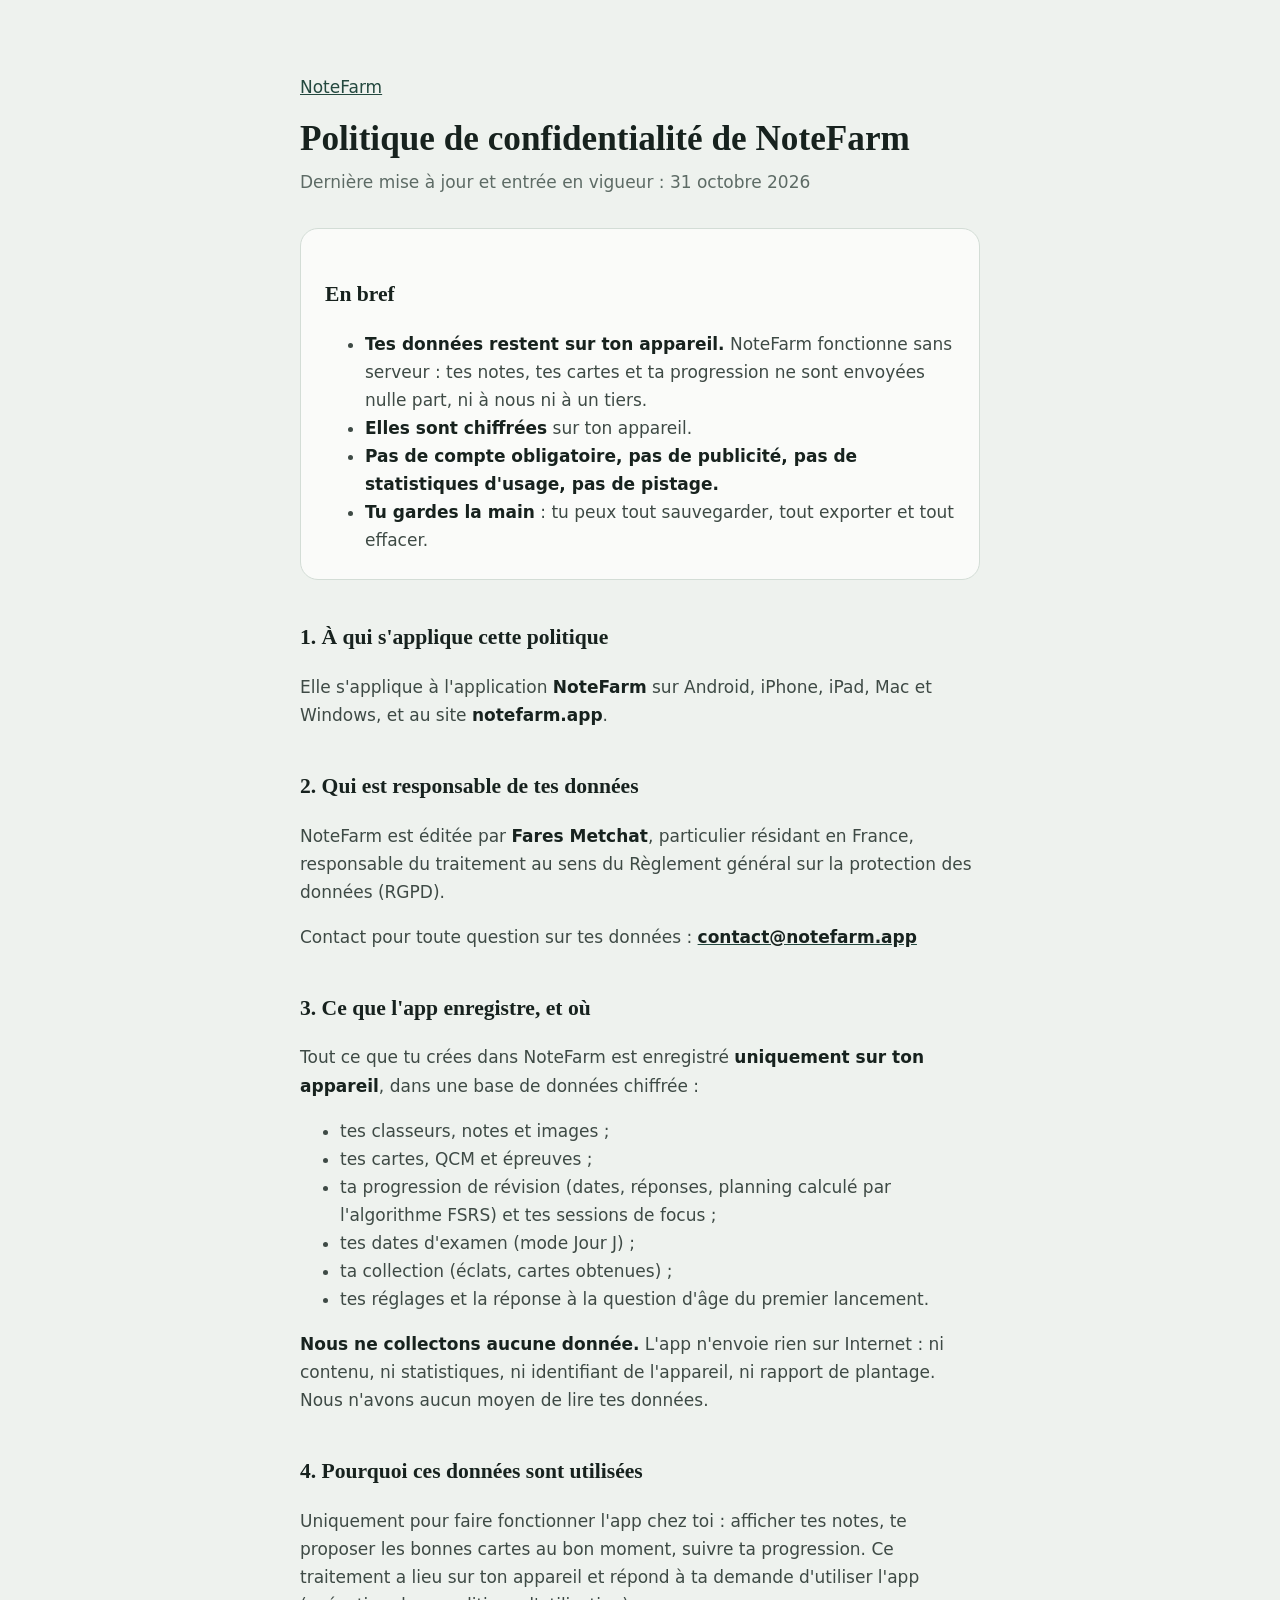
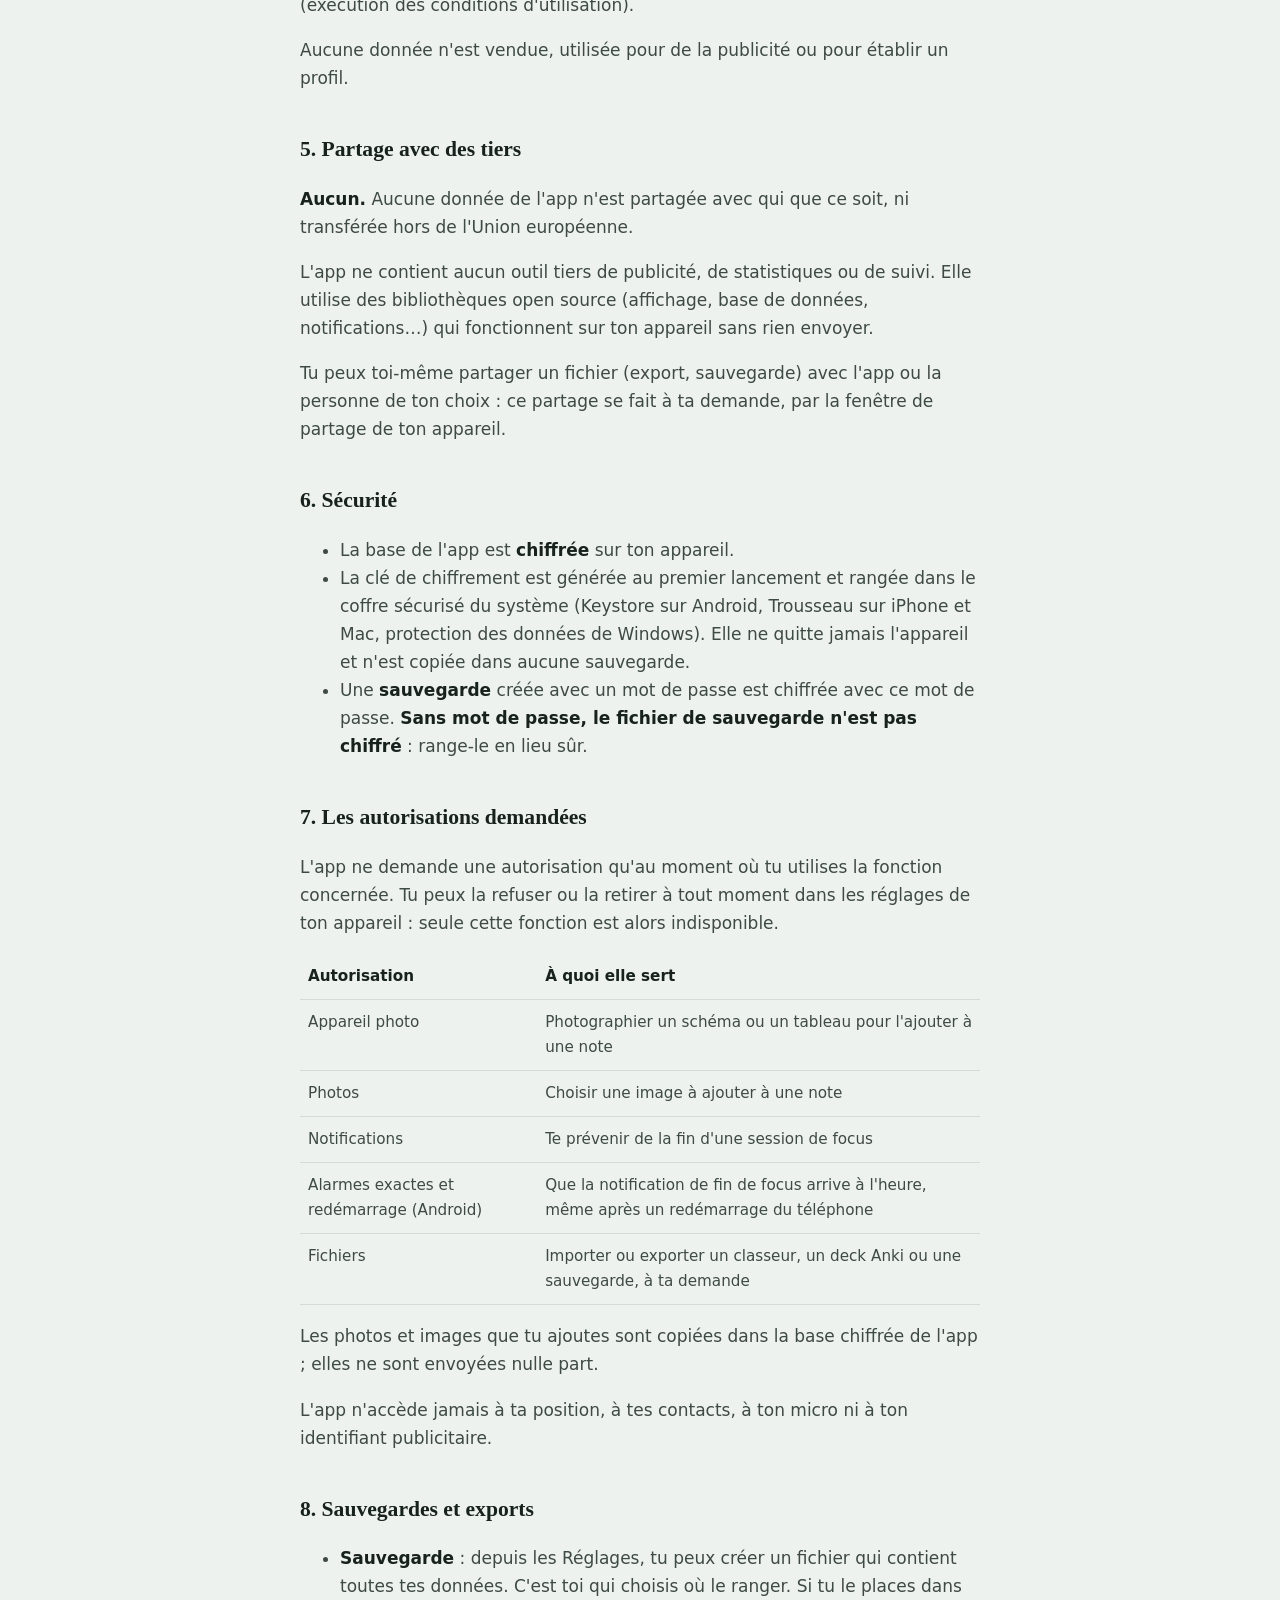
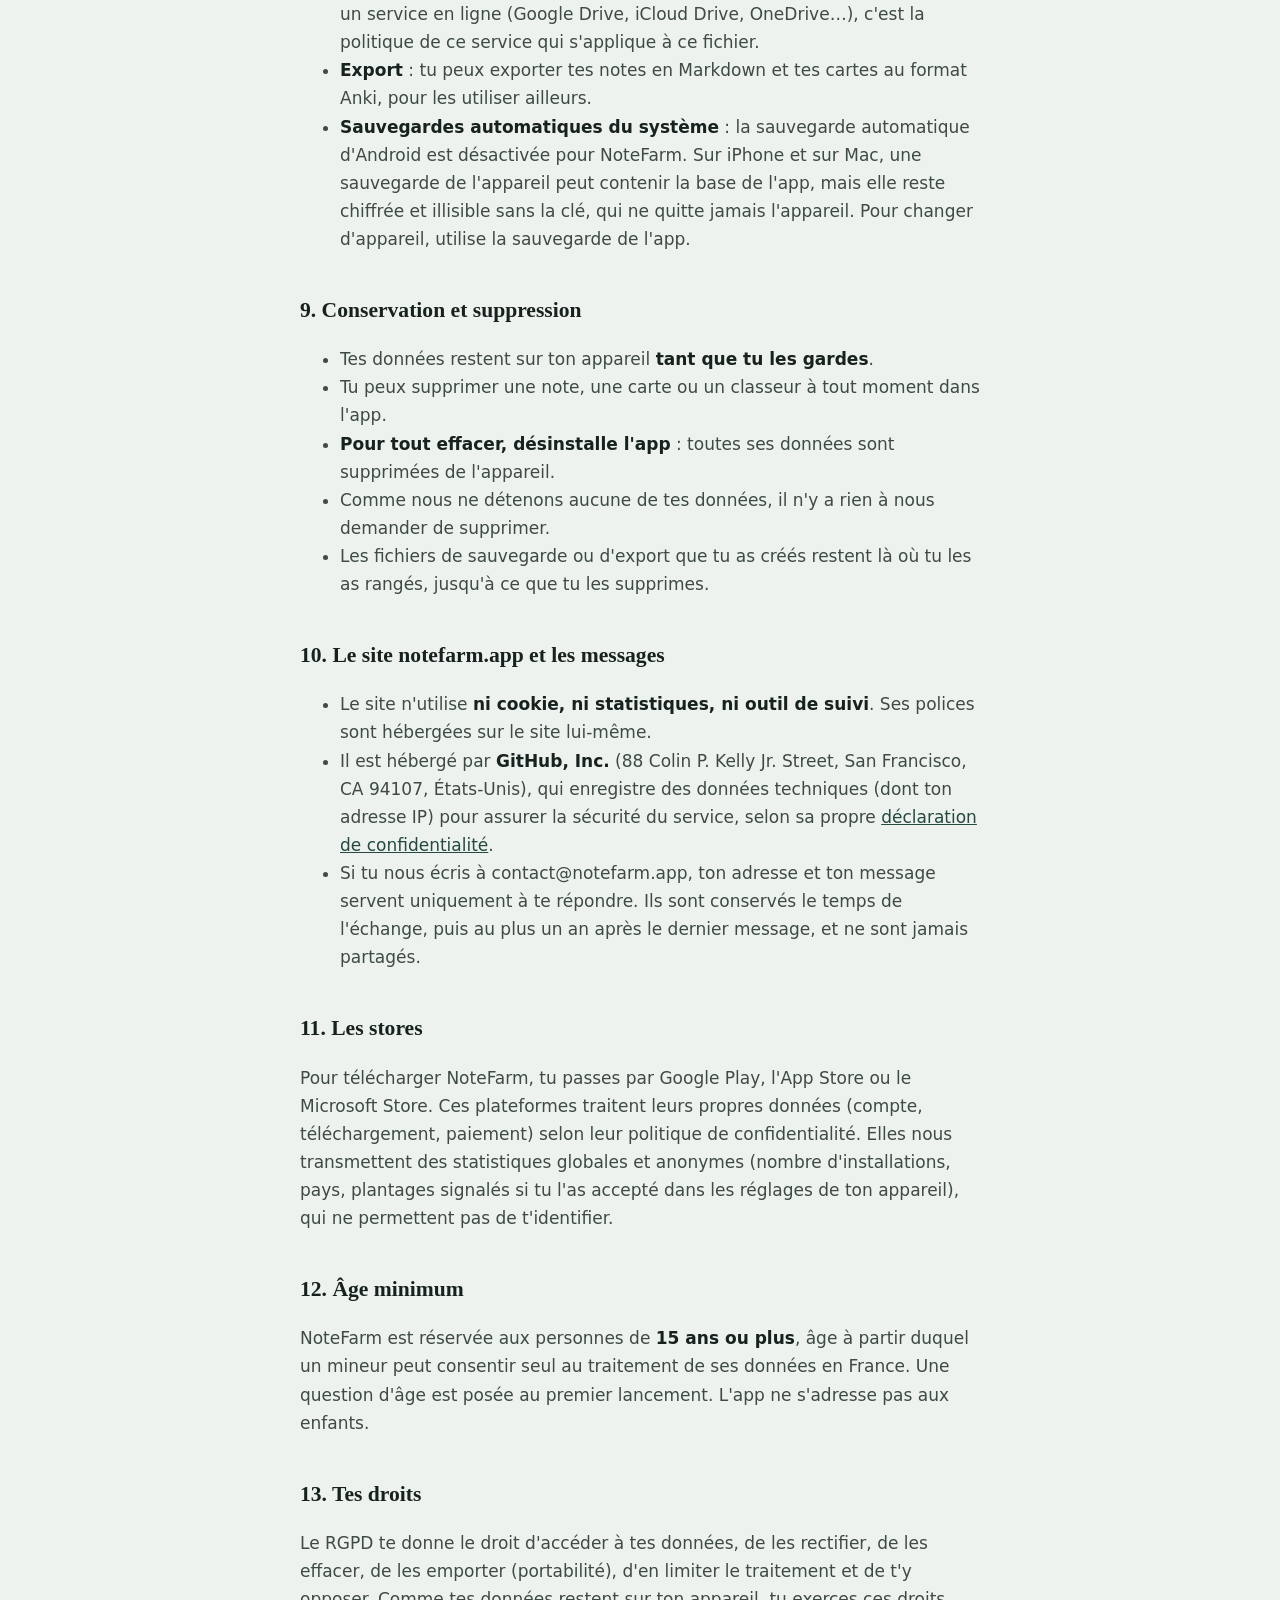
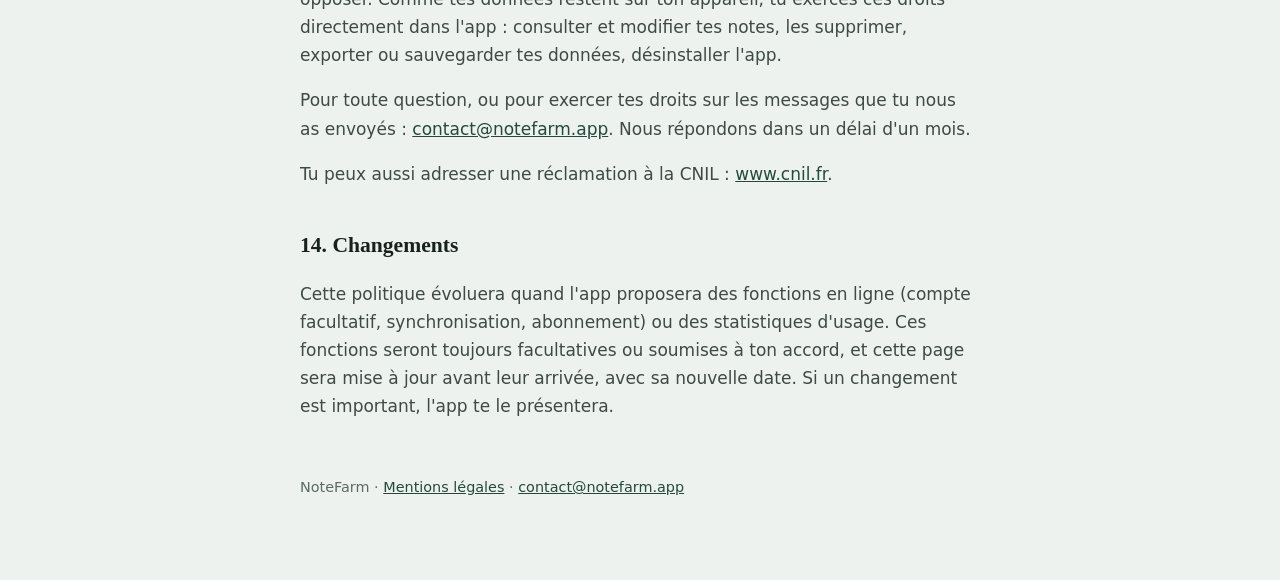
==== confidentialite.html @ 550de02b "Add files via upload" ====
<!doctype html>
<html lang="fr">
<head>
<meta charset="utf-8">
<meta name="viewport" content="width=device-width, initial-scale=1">
<title>Confidentialité · NoteFarm</title>
<meta name="description" content="Politique de confidentialité de NoteFarm : tes données restent sur ton appareil.">
<link rel="stylesheet" href="style.css">
</head>
<body>
<main>
<p><a href="index.html">NoteFarm</a></p>
<h1>Politique de confidentialité de NoteFarm</h1>
<p class="date">Dernière mise à jour et entrée en vigueur : 31 octobre 2026</p>

<div class="bref">
<h2>En bref</h2>
<ul>
  <li><strong>Tes données restent sur ton appareil.</strong> NoteFarm fonctionne sans serveur : tes notes, tes cartes et ta progression ne sont envoyées nulle part, ni à nous ni à un tiers.</li>
  <li><strong>Elles sont chiffrées</strong> sur ton appareil.</li>
  <li><strong>Pas de compte obligatoire, pas de publicité, pas de statistiques d'usage, pas de pistage.</strong></li>
  <li><strong>Tu gardes la main</strong> : tu peux tout sauvegarder, tout exporter et tout effacer.</li>
</ul>
</div>

<h2>1. À qui s'applique cette politique</h2>
<p>Elle s'applique à l'application <strong>NoteFarm</strong> sur Android, iPhone, iPad, Mac et Windows, et au site <strong>notefarm.app</strong>.</p>

<h2>2. Qui est responsable de tes données</h2>
<p>NoteFarm est éditée par <strong>Fares Metchat</strong>, particulier résidant en France, responsable du traitement au sens du Règlement général sur la protection des données (RGPD).</p>
<p>Contact pour toute question sur tes données : <a href="mailto:contact@notefarm.app"><strong>contact@notefarm.app</strong></a></p>

<h2>3. Ce que l'app enregistre, et où</h2>
<p>Tout ce que tu crées dans NoteFarm est enregistré <strong>uniquement sur ton appareil</strong>, dans une base de données chiffrée :</p>
<ul>
  <li>tes classeurs, notes et images ;</li>
  <li>tes cartes, QCM et épreuves ;</li>
  <li>ta progression de révision (dates, réponses, planning calculé par l'algorithme FSRS) et tes sessions de focus ;</li>
  <li>tes dates d'examen (mode Jour J) ;</li>
  <li>ta collection (éclats, cartes obtenues) ;</li>
  <li>tes réglages et la réponse à la question d'âge du premier lancement.</li>
</ul>
<p><strong>Nous ne collectons aucune donnée.</strong> L'app n'envoie rien sur Internet : ni contenu, ni statistiques, ni identifiant de l'appareil, ni rapport de plantage. Nous n'avons aucun moyen de lire tes données.</p>

<h2>4. Pourquoi ces données sont utilisées</h2>
<p>Uniquement pour faire fonctionner l'app chez toi : afficher tes notes, te proposer les bonnes cartes au bon moment, suivre ta progression. Ce traitement a lieu sur ton appareil et répond à ta demande d'utiliser l'app (exécution des conditions d'utilisation).</p>
<p>Aucune donnée n'est vendue, utilisée pour de la publicité ou pour établir un profil.</p>

<h2>5. Partage avec des tiers</h2>
<p><strong>Aucun.</strong> Aucune donnée de l'app n'est partagée avec qui que ce soit, ni transférée hors de l'Union européenne.</p>
<p>L'app ne contient aucun outil tiers de publicité, de statistiques ou de suivi. Elle utilise des bibliothèques open source (affichage, base de données, notifications…) qui fonctionnent sur ton appareil sans rien envoyer.</p>
<p>Tu peux toi-même partager un fichier (export, sauvegarde) avec l'app ou la personne de ton choix : ce partage se fait à ta demande, par la fenêtre de partage de ton appareil.</p>

<h2>6. Sécurité</h2>
<ul>
  <li>La base de l'app est <strong>chiffrée</strong> sur ton appareil.</li>
  <li>La clé de chiffrement est générée au premier lancement et rangée dans le coffre sécurisé du système (Keystore sur Android, Trousseau sur iPhone et Mac, protection des données de Windows). Elle ne quitte jamais l'appareil et n'est copiée dans aucune sauvegarde.</li>
  <li>Une <strong>sauvegarde</strong> créée avec un mot de passe est chiffrée avec ce mot de passe. <strong>Sans mot de passe, le fichier de sauvegarde n'est pas chiffré</strong> : range-le en lieu sûr.</li>
</ul>

<h2>7. Les autorisations demandées</h2>
<p>L'app ne demande une autorisation qu'au moment où tu utilises la fonction concernée. Tu peux la refuser ou la retirer à tout moment dans les réglages de ton appareil : seule cette fonction est alors indisponible.</p>
<table>
  <tr><th>Autorisation</th><th>À quoi elle sert</th></tr>
  <tr><td>Appareil photo</td><td>Photographier un schéma ou un tableau pour l'ajouter à une note</td></tr>
  <tr><td>Photos</td><td>Choisir une image à ajouter à une note</td></tr>
  <tr><td>Notifications</td><td>Te prévenir de la fin d'une session de focus</td></tr>
  <tr><td>Alarmes exactes et redémarrage (Android)</td><td>Que la notification de fin de focus arrive à l'heure, même après un redémarrage du téléphone</td></tr>
  <tr><td>Fichiers</td><td>Importer ou exporter un classeur, un deck Anki ou une sauvegarde, à ta demande</td></tr>
</table>
<p>Les photos et images que tu ajoutes sont copiées dans la base chiffrée de l'app ; elles ne sont envoyées nulle part.</p>
<p>L'app n'accède jamais à ta position, à tes contacts, à ton micro ni à ton identifiant publicitaire.</p>

<h2>8. Sauvegardes et exports</h2>
<ul>
  <li><strong>Sauvegarde</strong> : depuis les Réglages, tu peux créer un fichier qui contient toutes tes données. C'est toi qui choisis où le ranger. Si tu le places dans un service en ligne (Google Drive, iCloud Drive, OneDrive…), c'est la politique de ce service qui s'applique à ce fichier.</li>
  <li><strong>Export</strong> : tu peux exporter tes notes en Markdown et tes cartes au format Anki, pour les utiliser ailleurs.</li>
  <li><strong>Sauvegardes automatiques du système</strong> : la sauvegarde automatique d'Android est désactivée pour NoteFarm. Sur iPhone et sur Mac, une sauvegarde de l'appareil peut contenir la base de l'app, mais elle reste chiffrée et illisible sans la clé, qui ne quitte jamais l'appareil. Pour changer d'appareil, utilise la sauvegarde de l'app.</li>
</ul>

<h2>9. Conservation et suppression</h2>
<ul>
  <li>Tes données restent sur ton appareil <strong>tant que tu les gardes</strong>.</li>
  <li>Tu peux supprimer une note, une carte ou un classeur à tout moment dans l'app.</li>
  <li><strong>Pour tout effacer, désinstalle l'app</strong> : toutes ses données sont supprimées de l'appareil.</li>
  <li>Comme nous ne détenons aucune de tes données, il n'y a rien à nous demander de supprimer.</li>
  <li>Les fichiers de sauvegarde ou d'export que tu as créés restent là où tu les as rangés, jusqu'à ce que tu les supprimes.</li>
</ul>

<h2>10. Le site notefarm.app et les messages</h2>
<ul>
  <li>Le site n'utilise <strong>ni cookie, ni statistiques, ni outil de suivi</strong>. Ses polices sont hébergées sur le site lui-même.</li>
  <li>Il est hébergé par <strong>GitHub, Inc.</strong> (88 Colin P. Kelly Jr. Street, San Francisco, CA 94107, États-Unis), qui enregistre des données techniques (dont ton adresse IP) pour assurer la sécurité du service, selon sa propre <a href="https://docs.github.com/fr/site-policy/privacy-policies/github-general-privacy-statement">déclaration de confidentialité</a>.</li>
  <li>Si tu nous écris à contact@notefarm.app, ton adresse et ton message servent uniquement à te répondre. Ils sont conservés le temps de l'échange, puis au plus un an après le dernier message, et ne sont jamais partagés.</li>
</ul>

<h2>11. Les stores</h2>
<p>Pour télécharger NoteFarm, tu passes par Google Play, l'App Store ou le Microsoft Store. Ces plateformes traitent leurs propres données (compte, téléchargement, paiement) selon leur politique de confidentialité. Elles nous transmettent des statistiques globales et anonymes (nombre d'installations, pays, plantages signalés si tu l'as accepté dans les réglages de ton appareil), qui ne permettent pas de t'identifier.</p>

<h2>12. Âge minimum</h2>
<p>NoteFarm est réservée aux personnes de <strong>15 ans ou plus</strong>, âge à partir duquel un mineur peut consentir seul au traitement de ses données en France. Une question d'âge est posée au premier lancement. L'app ne s'adresse pas aux enfants.</p>

<h2>13. Tes droits</h2>
<p>Le RGPD te donne le droit d'accéder à tes données, de les rectifier, de les effacer, de les emporter (portabilité), d'en limiter le traitement et de t'y opposer. Comme tes données restent sur ton appareil, tu exerces ces droits directement dans l'app : consulter et modifier tes notes, les supprimer, exporter ou sauvegarder tes données, désinstaller l'app.</p>
<p>Pour toute question, ou pour exercer tes droits sur les messages que tu nous as envoyés : <a href="mailto:contact@notefarm.app">contact@notefarm.app</a>. Nous répondons dans un délai d'un mois.</p>
<p>Tu peux aussi adresser une réclamation à la CNIL : <a href="https://www.cnil.fr">www.cnil.fr</a>.</p>

<h2>14. Changements</h2>
<p>Cette politique évoluera quand l'app proposera des fonctions en ligne (compte facultatif, synchronisation, abonnement) ou des statistiques d'usage. Ces fonctions seront toujours facultatives ou soumises à ton accord, et cette page sera mise à jour avant leur arrivée, avec sa nouvelle date. Si un changement est important, l'app te le présentera.</p>

<footer>NoteFarm · <a href="mentions-legales.html">Mentions légales</a> · <a href="mailto:contact@notefarm.app">contact@notefarm.app</a></footer>
</main>
</body>
</html>
---- style.css ----
/* Site de NoteFarm : thème Jade impérial, clair et sombre comme l'app. */
@font-face { font-family: "Fraunces"; src: url("polices/Fraunces.ttf"); font-weight: 100 900; font-display: swap; }
@font-face { font-family: "Albert Sans"; src: url("polices/AlbertSans.ttf"); font-weight: 100 900; font-display: swap; }

:root {
  --fond: #EEF2EE; --surface: #FAFBF9; --filet: #D3DDD6;
  --encre: #17221E; --texte: #3E4A45; --attenue: #5D6B65;
  --jade: #2F5D50; --jade-texte: #24493F; --laiton: #9A7A45; --sauge: #8FAF9F;
}
@media (prefers-color-scheme: dark) {
  :root {
    --fond: #0E1714; --surface: #16211D; --filet: #2C3A35;
    --encre: #E3EBE6; --texte: #BCC8C2; --attenue: #9AAAA2;
    --jade: #7FB8A4; --jade-texte: #A6D1C1; --laiton: #C9A66B; --sauge: #4E7A69;
  }
}

* { box-sizing: border-box; }
body {
  margin: 0; background: var(--fond); color: var(--texte);
  font: 400 17px/1.65 "Albert Sans", system-ui, sans-serif;
}
main { max-width: 720px; margin: 0 auto; padding: 56px 20px 80px; }
h1, h2 { font-family: "Fraunces", Georgia, serif; font-variation-settings: "SOFT" 100; color: var(--encre); font-weight: 600; }
h1 { font-size: 2.2rem; line-height: 1.2; margin: 0 0 8px; }
h2 { font-size: 1.35rem; margin: 40px 0 10px; }
a { color: var(--jade-texte); }
strong { color: var(--encre); }
.date { color: var(--attenue); margin: 0 0 32px; }
.filet { width: 36px; height: 1px; background: var(--laiton); margin: 16px 0; border: 0; }
.bref { background: var(--surface); border: 1px solid var(--filet); border-radius: 18px; padding: 8px 24px; }
table { width: 100%; border-collapse: collapse; margin: 12px 0; font-size: 0.95rem; }
th, td { text-align: left; vertical-align: top; padding: 10px 8px; border-bottom: 1px solid var(--filet); }
th { color: var(--encre); font-weight: 600; }
.accueil { min-height: 100vh; display: flex; flex-direction: column; align-items: center; justify-content: center; text-align: center; }
.accueil svg { width: 112px; height: 112px; }
.devise { color: var(--attenue); letter-spacing: 0.06em; }
.liens { margin-top: 32px; display: flex; gap: 24px; flex-wrap: wrap; justify-content: center; }
footer { margin-top: 56px; color: var(--attenue); font-size: 0.9rem; }
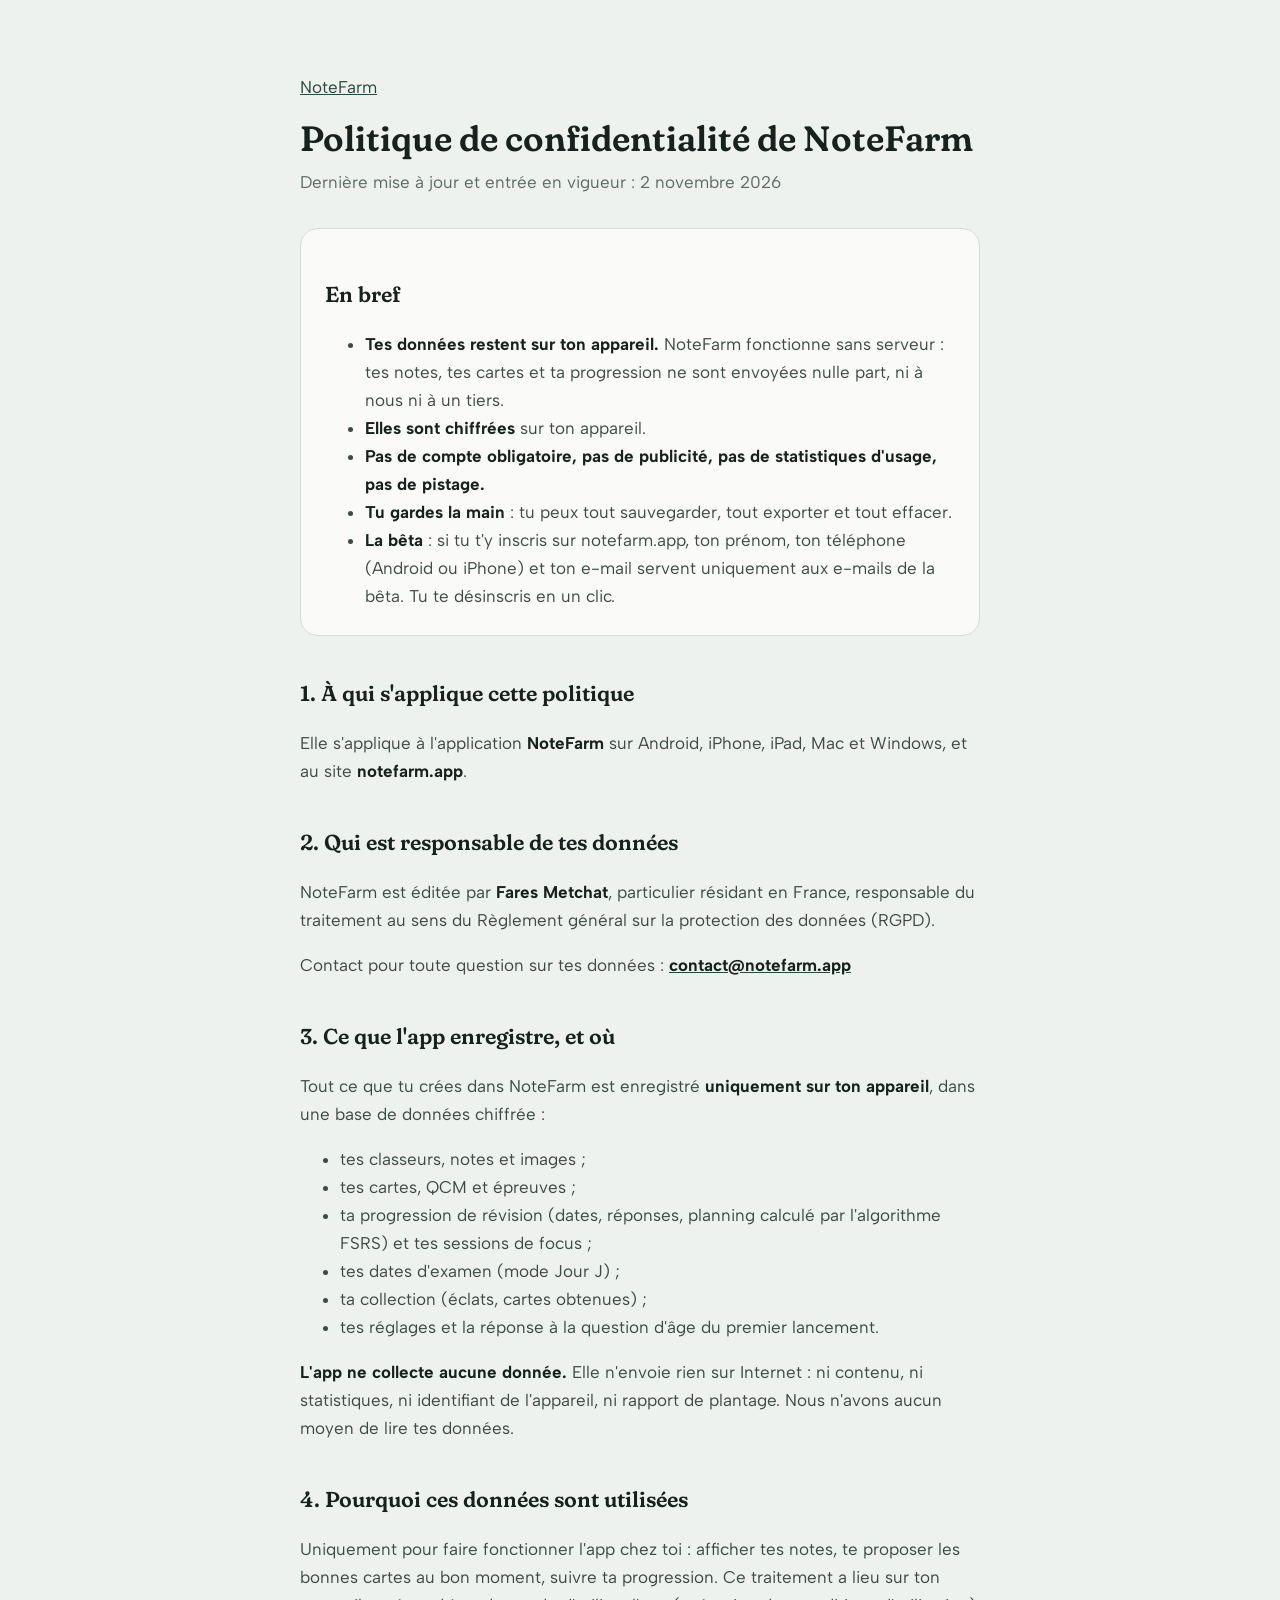
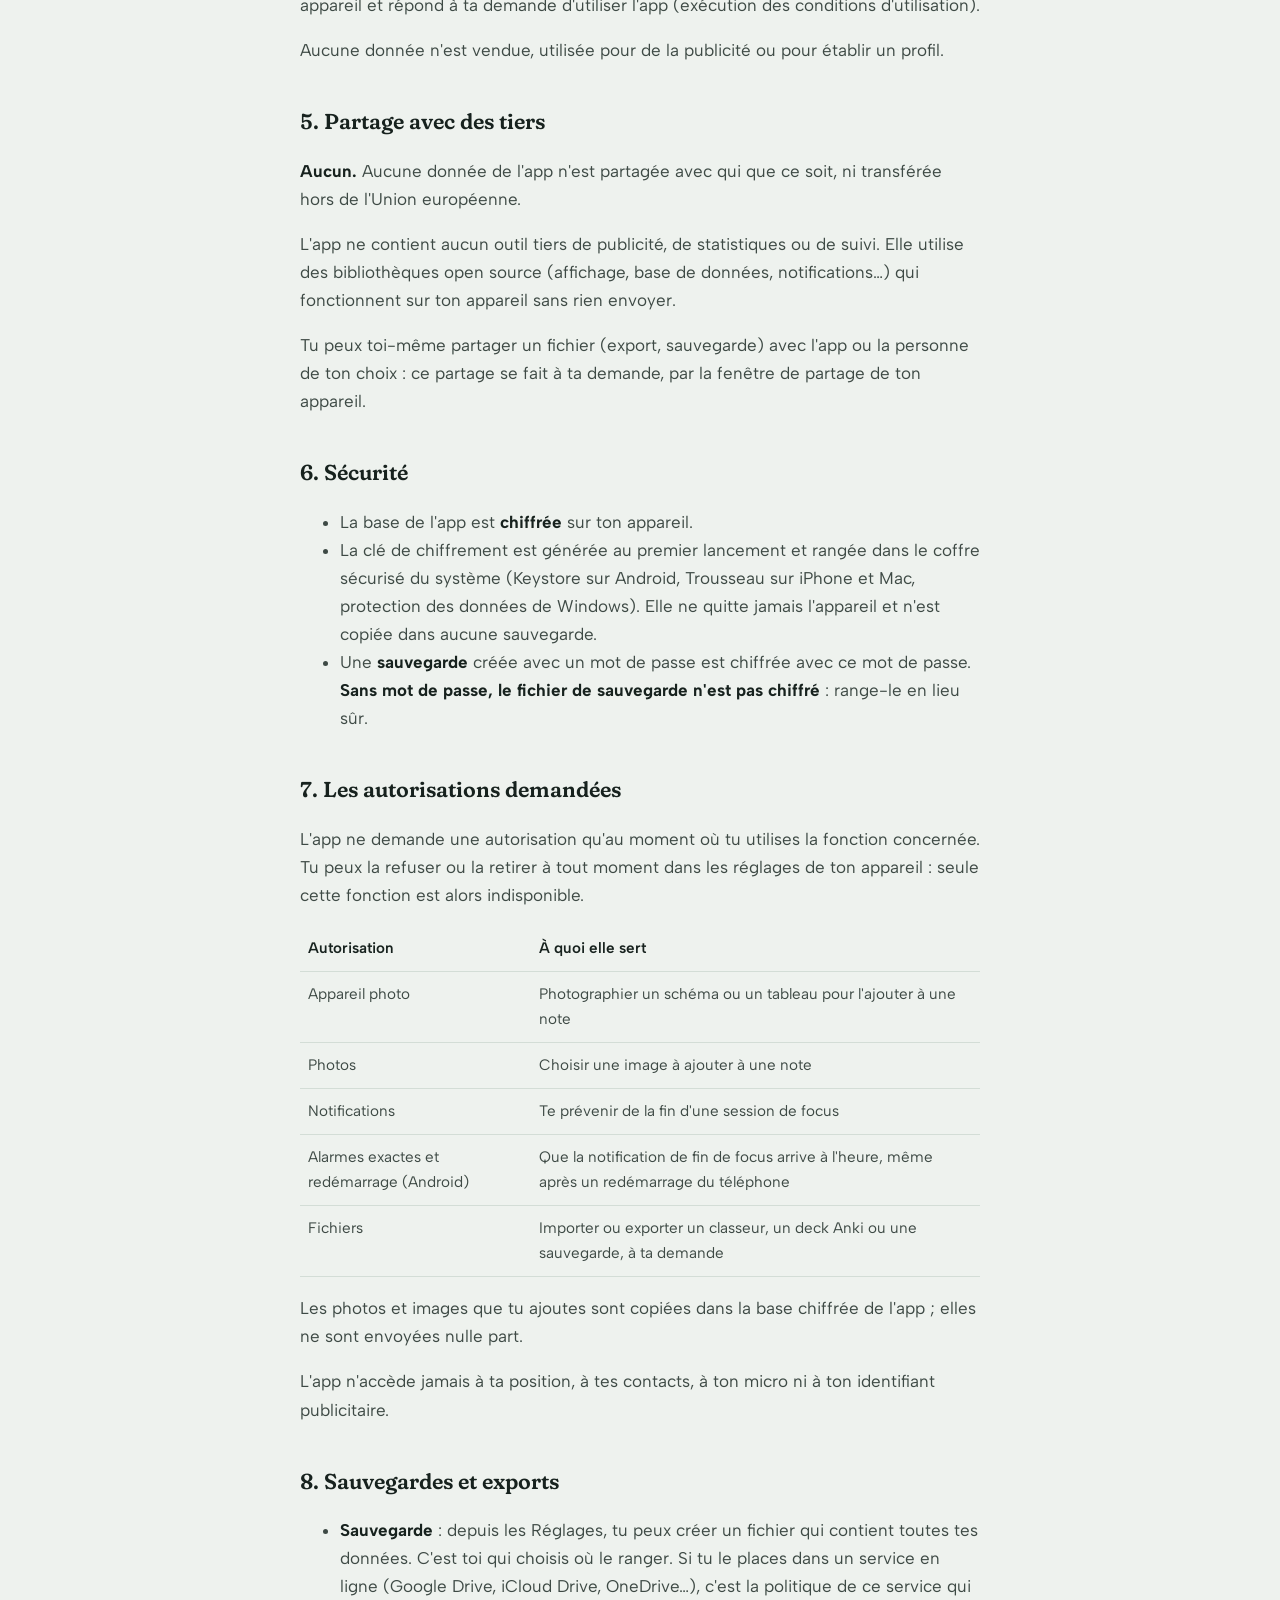
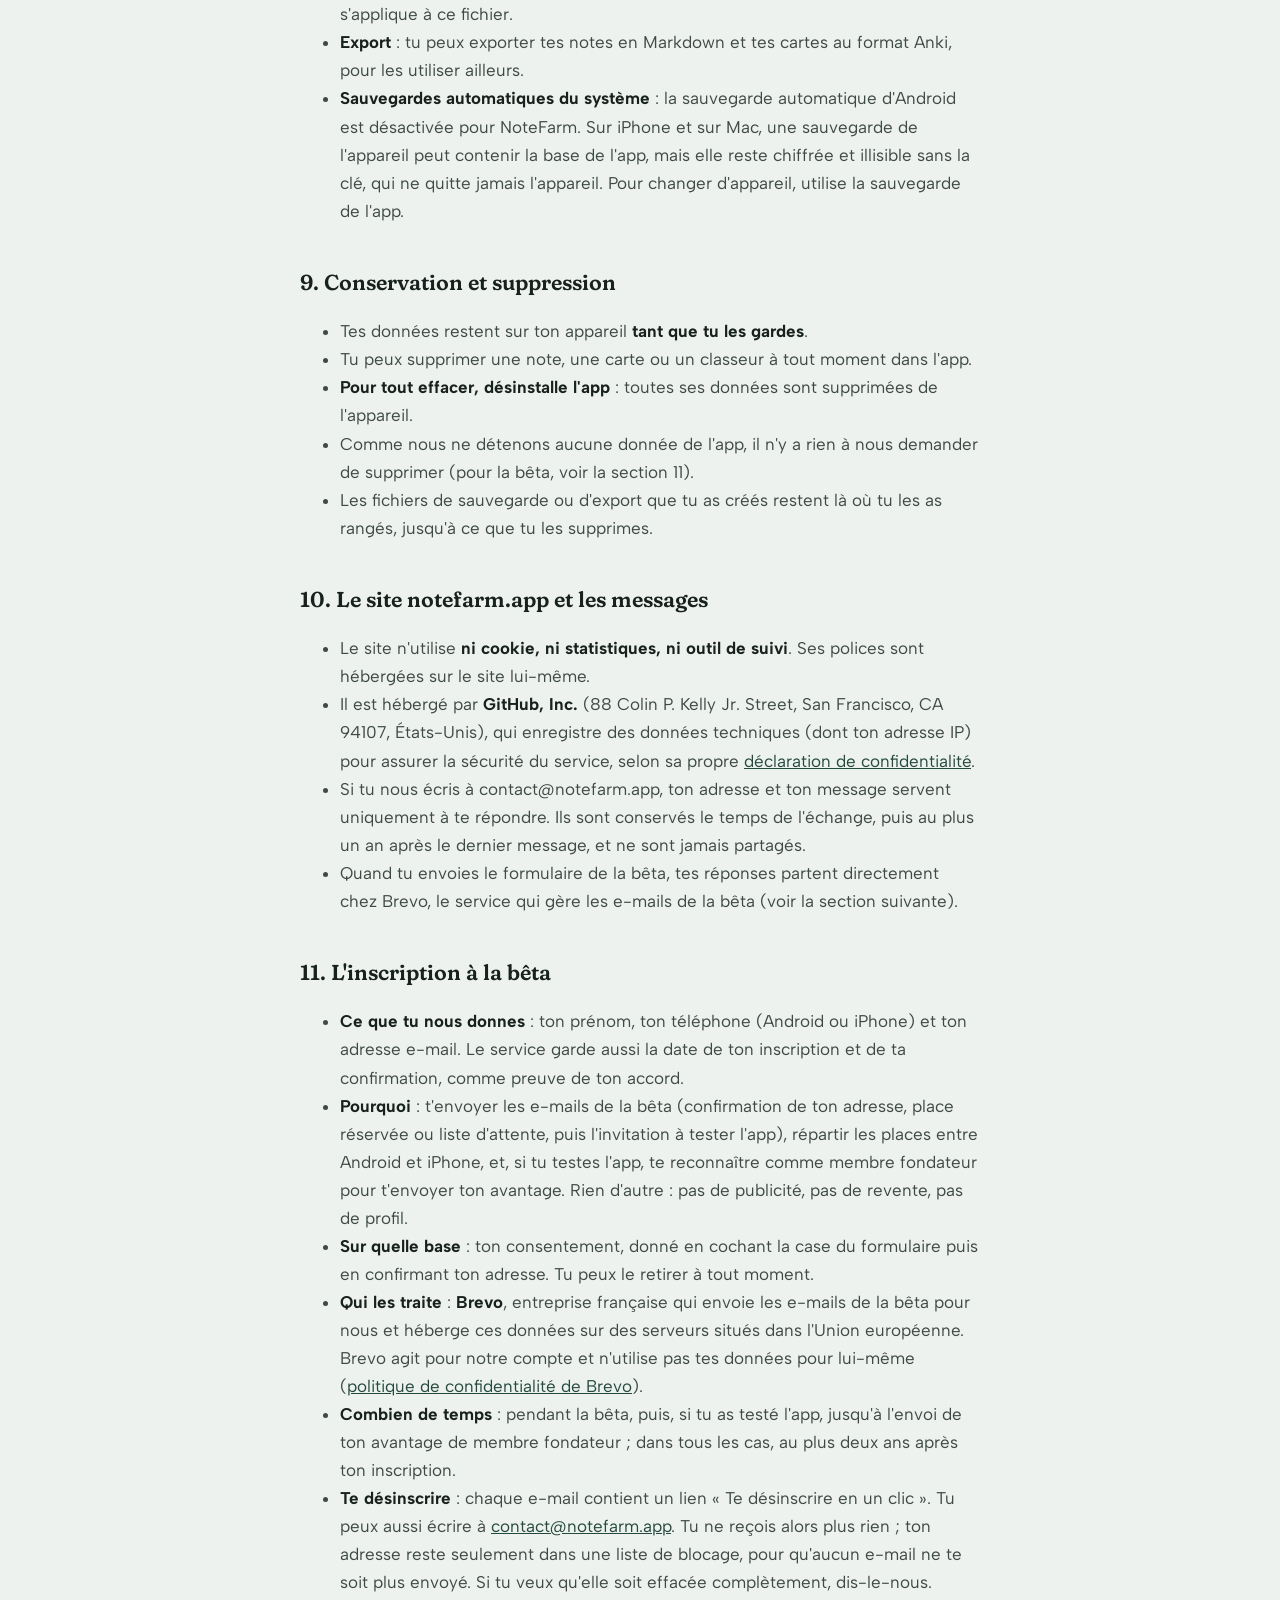
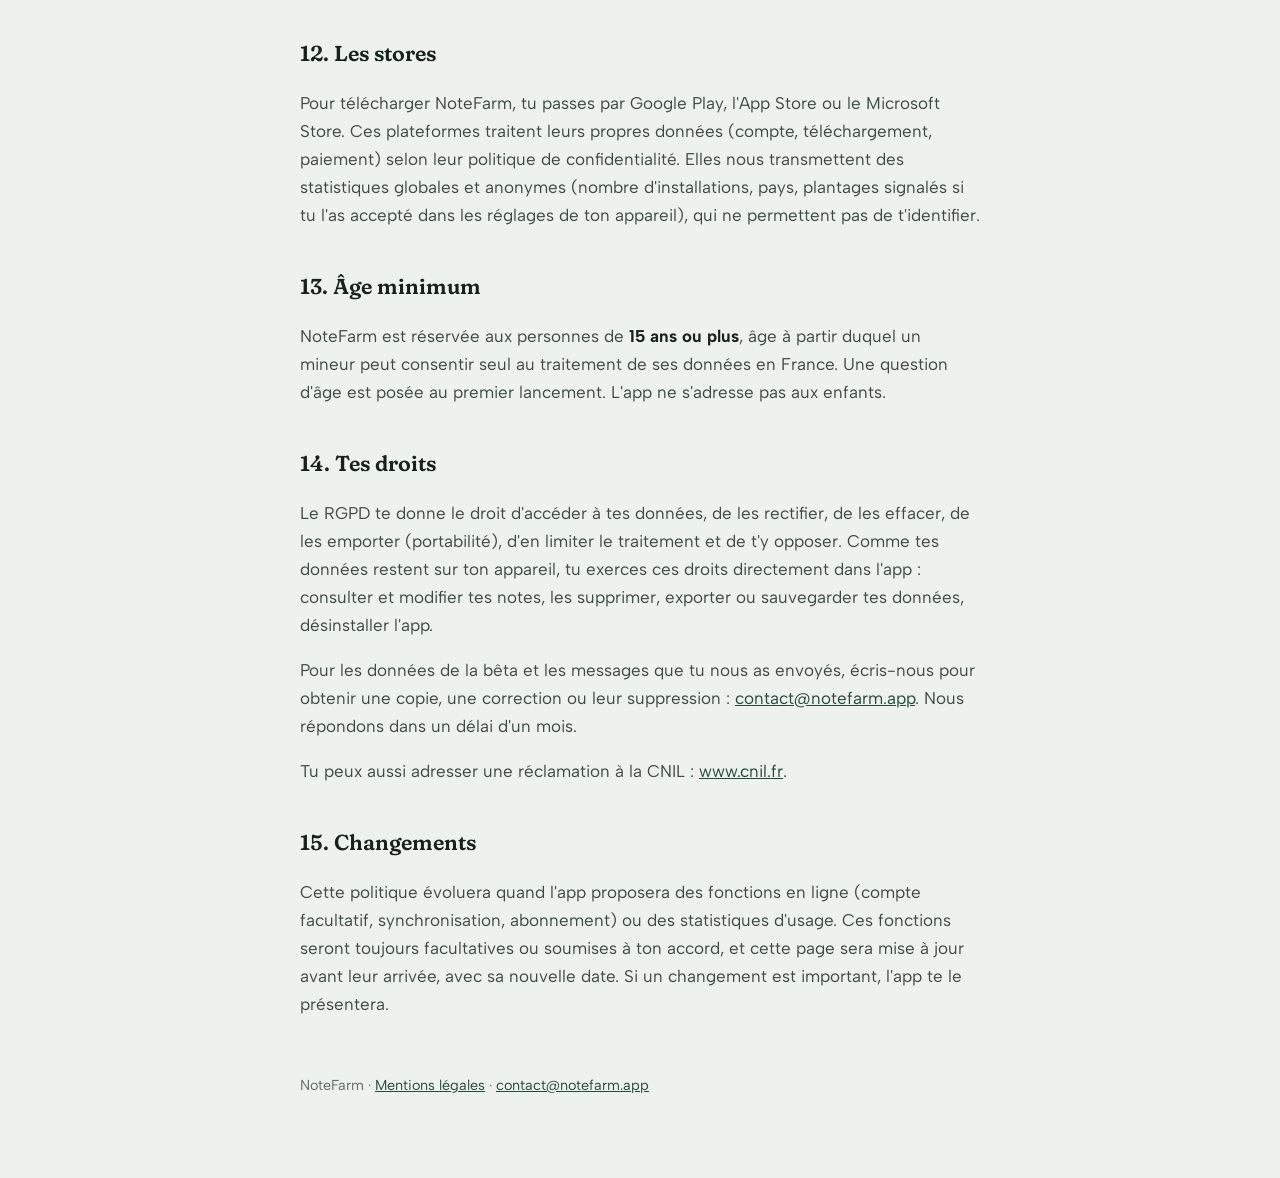
==== commit aa1e1598: "Site vitrine et inscription à la bêta Copie du dossier site/ du dépôt app-revisions (commit 58bc157)" ====
--- a/confidentialite.html
+++ b/confidentialite.html
@@ -11,7 +11,7 @@
 <main>
 <p><a href="index.html">NoteFarm</a></p>
 <h1>Politique de confidentialité de NoteFarm</h1>
-<p class="date">Dernière mise à jour et entrée en vigueur : 31 octobre 2026</p>
+<p class="date">Dernière mise à jour et entrée en vigueur : 2 novembre 2026</p>
 
 <div class="bref">
 <h2>En bref</h2>
@@ -20,6 +20,7 @@
   <li><strong>Elles sont chiffrées</strong> sur ton appareil.</li>
   <li><strong>Pas de compte obligatoire, pas de publicité, pas de statistiques d'usage, pas de pistage.</strong></li>
   <li><strong>Tu gardes la main</strong> : tu peux tout sauvegarder, tout exporter et tout effacer.</li>
+  <li><strong>La bêta</strong> : si tu t'y inscris sur notefarm.app, ton prénom, ton téléphone (Android ou iPhone) et ton e-mail servent uniquement aux e-mails de la bêta. Tu te désinscris en un clic.</li>
 </ul>
 </div>
 
@@ -40,7 +41,7 @@
   <li>ta collection (éclats, cartes obtenues) ;</li>
   <li>tes réglages et la réponse à la question d'âge du premier lancement.</li>
 </ul>
-<p><strong>Nous ne collectons aucune donnée.</strong> L'app n'envoie rien sur Internet : ni contenu, ni statistiques, ni identifiant de l'appareil, ni rapport de plantage. Nous n'avons aucun moyen de lire tes données.</p>
+<p><strong>L'app ne collecte aucune donnée.</strong> Elle n'envoie rien sur Internet : ni contenu, ni statistiques, ni identifiant de l'appareil, ni rapport de plantage. Nous n'avons aucun moyen de lire tes données.</p>
 
 <h2>4. Pourquoi ces données sont utilisées</h2>
 <p>Uniquement pour faire fonctionner l'app chez toi : afficher tes notes, te proposer les bonnes cartes au bon moment, suivre ta progression. Ce traitement a lieu sur ton appareil et répond à ta demande d'utiliser l'app (exécution des conditions d'utilisation).</p>
@@ -83,7 +84,7 @@
   <li>Tes données restent sur ton appareil <strong>tant que tu les gardes</strong>.</li>
   <li>Tu peux supprimer une note, une carte ou un classeur à tout moment dans l'app.</li>
   <li><strong>Pour tout effacer, désinstalle l'app</strong> : toutes ses données sont supprimées de l'appareil.</li>
-  <li>Comme nous ne détenons aucune de tes données, il n'y a rien à nous demander de supprimer.</li>
+  <li>Comme nous ne détenons aucune donnée de l'app, il n'y a rien à nous demander de supprimer (pour la bêta, voir la section 11).</li>
   <li>Les fichiers de sauvegarde ou d'export que tu as créés restent là où tu les as rangés, jusqu'à ce que tu les supprimes.</li>
 </ul>
 
@@ -92,20 +93,31 @@
   <li>Le site n'utilise <strong>ni cookie, ni statistiques, ni outil de suivi</strong>. Ses polices sont hébergées sur le site lui-même.</li>
   <li>Il est hébergé par <strong>GitHub, Inc.</strong> (88 Colin P. Kelly Jr. Street, San Francisco, CA 94107, États-Unis), qui enregistre des données techniques (dont ton adresse IP) pour assurer la sécurité du service, selon sa propre <a href="https://docs.github.com/fr/site-policy/privacy-policies/github-general-privacy-statement">déclaration de confidentialité</a>.</li>
   <li>Si tu nous écris à contact@notefarm.app, ton adresse et ton message servent uniquement à te répondre. Ils sont conservés le temps de l'échange, puis au plus un an après le dernier message, et ne sont jamais partagés.</li>
+  <li>Quand tu envoies le formulaire de la bêta, tes réponses partent directement chez Brevo, le service qui gère les e-mails de la bêta (voir la section suivante).</li>
 </ul>
 
-<h2>11. Les stores</h2>
+<h2>11. L'inscription à la bêta</h2>
+<ul>
+  <li><strong>Ce que tu nous donnes</strong> : ton prénom, ton téléphone (Android ou iPhone) et ton adresse e-mail. Le service garde aussi la date de ton inscription et de ta confirmation, comme preuve de ton accord.</li>
+  <li><strong>Pourquoi</strong> : t'envoyer les e-mails de la bêta (confirmation de ton adresse, place réservée ou liste d'attente, puis l'invitation à tester l'app), répartir les places entre Android et iPhone, et, si tu testes l'app, te reconnaître comme membre fondateur pour t'envoyer ton avantage. Rien d'autre : pas de publicité, pas de revente, pas de profil.</li>
+  <li><strong>Sur quelle base</strong> : ton consentement, donné en cochant la case du formulaire puis en confirmant ton adresse. Tu peux le retirer à tout moment.</li>
+  <li><strong>Qui les traite</strong> : <strong>Brevo</strong>, entreprise française qui envoie les e-mails de la bêta pour nous et héberge ces données sur des serveurs situés dans l'Union européenne. Brevo agit pour notre compte et n'utilise pas tes données pour lui-même (<a href="https://www.brevo.com/fr/legal/privacypolicy/">politique de confidentialité de Brevo</a>).</li>
+  <li><strong>Combien de temps</strong> : pendant la bêta, puis, si tu as testé l'app, jusqu'à l'envoi de ton avantage de membre fondateur ; dans tous les cas, au plus deux ans après ton inscription.</li>
+  <li><strong>Te désinscrire</strong> : chaque e-mail contient un lien « Te désinscrire en un clic ». Tu peux aussi écrire à <a href="mailto:contact@notefarm.app">contact@notefarm.app</a>. Tu ne reçois alors plus rien ; ton adresse reste seulement dans une liste de blocage, pour qu'aucun e-mail ne te soit plus envoyé. Si tu veux qu'elle soit effacée complètement, dis-le-nous.</li>
+</ul>
+
+<h2>12. Les stores</h2>
 <p>Pour télécharger NoteFarm, tu passes par Google Play, l'App Store ou le Microsoft Store. Ces plateformes traitent leurs propres données (compte, téléchargement, paiement) selon leur politique de confidentialité. Elles nous transmettent des statistiques globales et anonymes (nombre d'installations, pays, plantages signalés si tu l'as accepté dans les réglages de ton appareil), qui ne permettent pas de t'identifier.</p>
 
-<h2>12. Âge minimum</h2>
+<h2>13. Âge minimum</h2>
 <p>NoteFarm est réservée aux personnes de <strong>15 ans ou plus</strong>, âge à partir duquel un mineur peut consentir seul au traitement de ses données en France. Une question d'âge est posée au premier lancement. L'app ne s'adresse pas aux enfants.</p>
 
-<h2>13. Tes droits</h2>
+<h2>14. Tes droits</h2>
 <p>Le RGPD te donne le droit d'accéder à tes données, de les rectifier, de les effacer, de les emporter (portabilité), d'en limiter le traitement et de t'y opposer. Comme tes données restent sur ton appareil, tu exerces ces droits directement dans l'app : consulter et modifier tes notes, les supprimer, exporter ou sauvegarder tes données, désinstaller l'app.</p>
-<p>Pour toute question, ou pour exercer tes droits sur les messages que tu nous as envoyés : <a href="mailto:contact@notefarm.app">contact@notefarm.app</a>. Nous répondons dans un délai d'un mois.</p>
+<p>Pour les données de la bêta et les messages que tu nous as envoyés, écris-nous pour obtenir une copie, une correction ou leur suppression : <a href="mailto:contact@notefarm.app">contact@notefarm.app</a>. Nous répondons dans un délai d'un mois.</p>
 <p>Tu peux aussi adresser une réclamation à la CNIL : <a href="https://www.cnil.fr">www.cnil.fr</a>.</p>
 
-<h2>14. Changements</h2>
+<h2>15. Changements</h2>
 <p>Cette politique évoluera quand l'app proposera des fonctions en ligne (compte facultatif, synchronisation, abonnement) ou des statistiques d'usage. Ces fonctions seront toujours facultatives ou soumises à ton accord, et cette page sera mise à jour avant leur arrivée, avec sa nouvelle date. Si un changement est important, l'app te le présentera.</p>
 
 <footer>NoteFarm · <a href="mentions-legales.html">Mentions légales</a> · <a href="mailto:contact@notefarm.app">contact@notefarm.app</a></footer>
